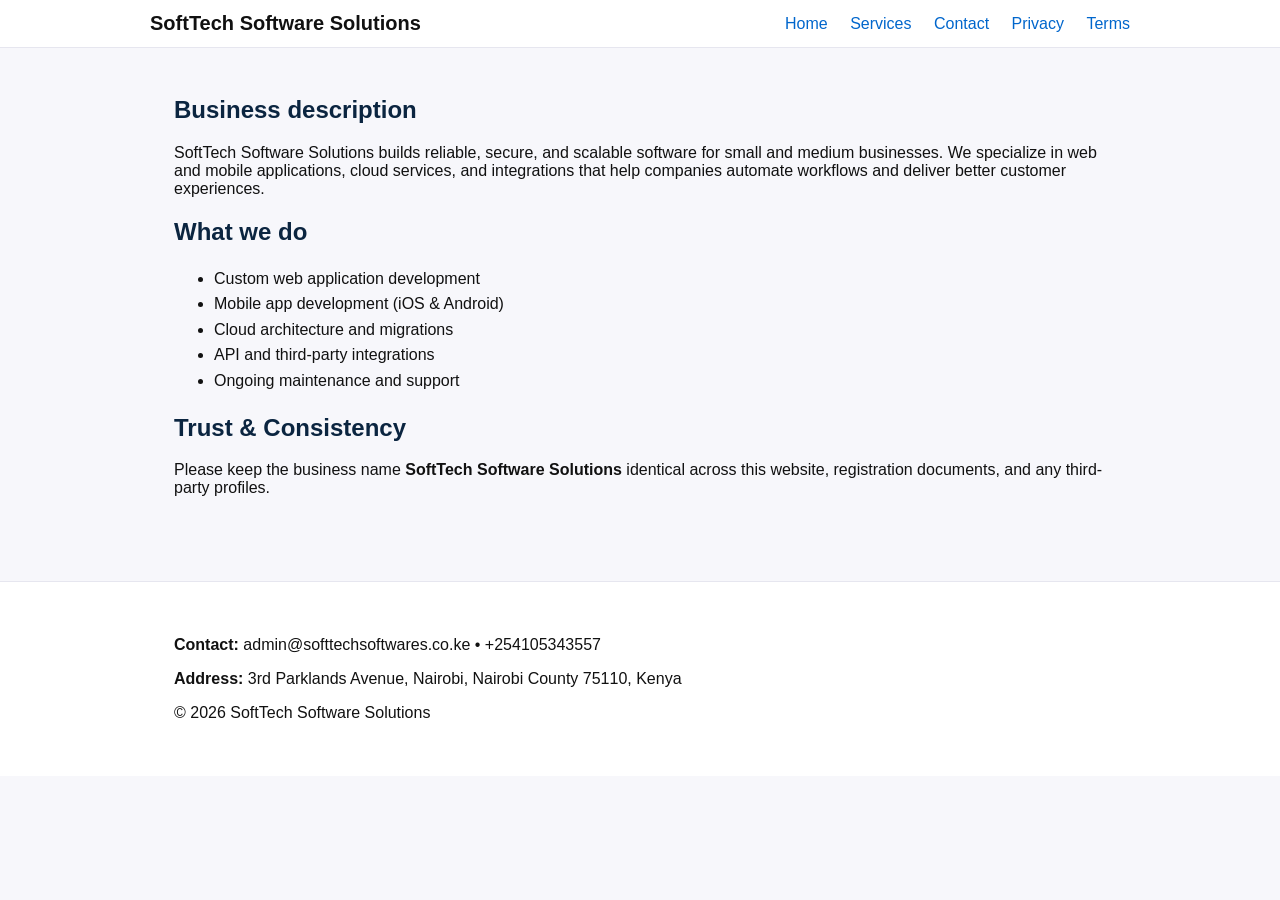
==== index.html @ 1b5fcca2 "Initial website commit" ====
<!doctype html>
<html lang="en">
<head>
  <meta charset="utf-8">
  <meta name="viewport" content="width=device-width,initial-scale=1">
  <title>SoftTech Software Solutions</title>
  <link rel="stylesheet" href="assets/style.css">
</head>
<body>
  <header class="site-header">
    <div class="container">
      <h1>SoftTech Software Solutions</h1>
      <nav>
        <a href="index.html">Home</a>
        <a href="services.html">Services</a>
        <a href="contact.html">Contact</a>
        <a href="privacy.html">Privacy</a>
        <a href="terms.html">Terms</a>
      </nav>
    </div>
  </header>

  <main class="container">
    <section>
      <h2>Business description</h2>
      <p>SoftTech Software Solutions builds reliable, secure, and scalable software for small and medium businesses. We specialize in web and mobile applications, cloud services, and integrations that help companies automate workflows and deliver better customer experiences.</p>
    </section>

    <section>
      <h2>What we do</h2>
      <ul>
        <li>Custom web application development</li>
        <li>Mobile app development (iOS & Android)</li>
        <li>Cloud architecture and migrations</li>
        <li>API and third-party integrations</li>
        <li>Ongoing maintenance and support</li>
      </ul>
    </section>

    <section>
      <h2>Trust & Consistency</h2>
      <p>Please keep the business name <strong>SoftTech Software Solutions</strong> identical across this website, registration documents, and any third-party profiles.</p>
    </section>
  </main>

  <footer class="site-footer">
    <div class="container">
      <p><strong>Contact:</strong> admin@softtechsoftwares.co.ke • +254105343557</p>
      <p><strong>Address:</strong> 3rd Parklands Avenue, Nairobi, Nairobi County 75110, Kenya</p>
      <p>&copy; <span id="year"></span> SoftTech Software Solutions</p>
    </div>
  </footer>

  <script>
    document.getElementById('year').textContent = new Date().getFullYear();
  </script>
</body>
</html>
---- assets/style.css ----
:root{
  --bg:#f7f7fb;
  --muted:#666;
  --accent:#0066cc;
  --maxw:980px;
}
*{box-sizing:border-box}
body{font-family:Arial,Helvetica,sans-serif;margin:0;background:var(--bg);color:#111}
.container{max-width:var(--maxw);margin:0 auto;padding:24px}
.site-header{background:#fff;border-bottom:1px solid #e6e6ef}
.site-header .container{display:flex;align-items:center;justify-content:space-between}
.site-header h1{font-size:1.1rem;margin:0}
.site-header nav a{margin-left:12px;color:var(--accent);text-decoration:none}
main.container{padding-top:28px;padding-bottom:28px}
h2{color:#0b2540}
ul{line-height:1.6}
.site-footer{background:#fff;border-top:1px solid #e6e6ef;padding:14px 0;margin-top:40px}
.muted{color:var(--muted);font-size:0.9rem}
form input,form textarea{width:100%;padding:8px;margin-top:6px;margin-bottom:12px;border:1px solid #ddd;border-radius:4px}
button{background:var(--accent);color:#fff;padding:10px 14px;border:none;border-radius:4px;cursor:pointer}
@media(min-width:720px){.site-header .container{padding:12px 0}.site-header h1{font-size:1.25rem}.site-header nav a{margin-left:18px}}
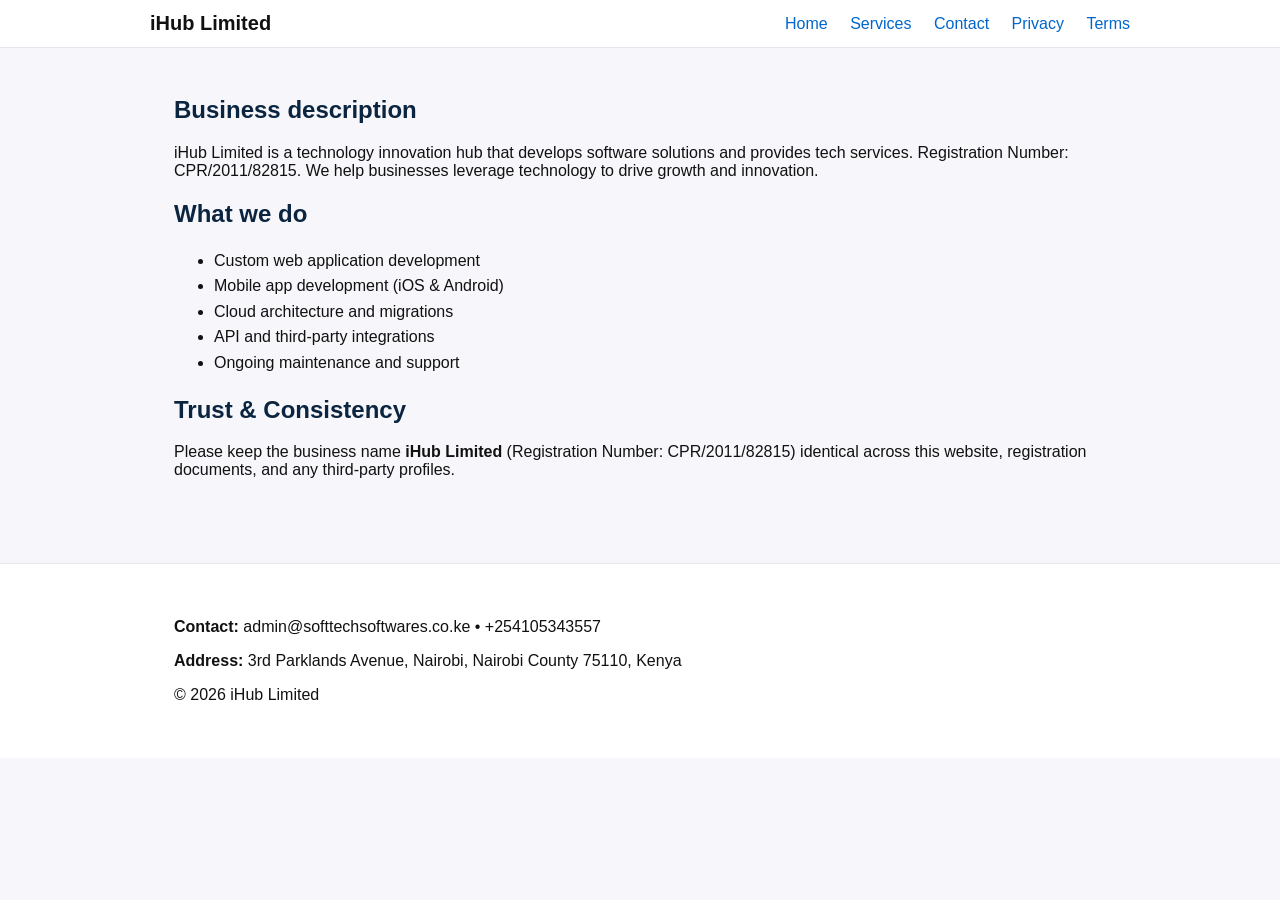
==== commit bcac69e3: "Update website name to iHub Limited and registration details" ====
--- a/index.html
+++ b/index.html
@@ -3,13 +3,13 @@
 <head>
   <meta charset="utf-8">
   <meta name="viewport" content="width=device-width,initial-scale=1">
-  <title>SoftTech Software Solutions</title>
+  <title>iHub Limited</title>
   <link rel="stylesheet" href="assets/style.css">
 </head>
 <body>
   <header class="site-header">
     <div class="container">
-      <h1>SoftTech Software Solutions</h1>
+      <h1>iHub Limited</h1>
       <nav>
         <a href="index.html">Home</a>
         <a href="services.html">Services</a>
@@ -23,7 +23,7 @@
   <main class="container">
     <section>
       <h2>Business description</h2>
-      <p>SoftTech Software Solutions builds reliable, secure, and scalable software for small and medium businesses. We specialize in web and mobile applications, cloud services, and integrations that help companies automate workflows and deliver better customer experiences.</p>
+      <p>iHub Limited is a technology innovation hub that develops software solutions and provides tech services. Registration Number: CPR/2011/82815. We help businesses leverage technology to drive growth and innovation.</p>
     </section>
 
     <section>
@@ -39,7 +39,7 @@
 
     <section>
       <h2>Trust & Consistency</h2>
-      <p>Please keep the business name <strong>SoftTech Software Solutions</strong> identical across this website, registration documents, and any third-party profiles.</p>
+      <p>Please keep the business name <strong>iHub Limited</strong> (Registration Number: CPR/2011/82815) identical across this website, registration documents, and any third-party profiles.</p>
     </section>
   </main>
 
@@ -47,7 +47,7 @@
     <div class="container">
       <p><strong>Contact:</strong> admin@softtechsoftwares.co.ke • +254105343557</p>
       <p><strong>Address:</strong> 3rd Parklands Avenue, Nairobi, Nairobi County 75110, Kenya</p>
-      <p>&copy; <span id="year"></span> SoftTech Software Solutions</p>
+      <p>&copy; <span id="year"></span> iHub Limited</p>
     </div>
   </footer>
 
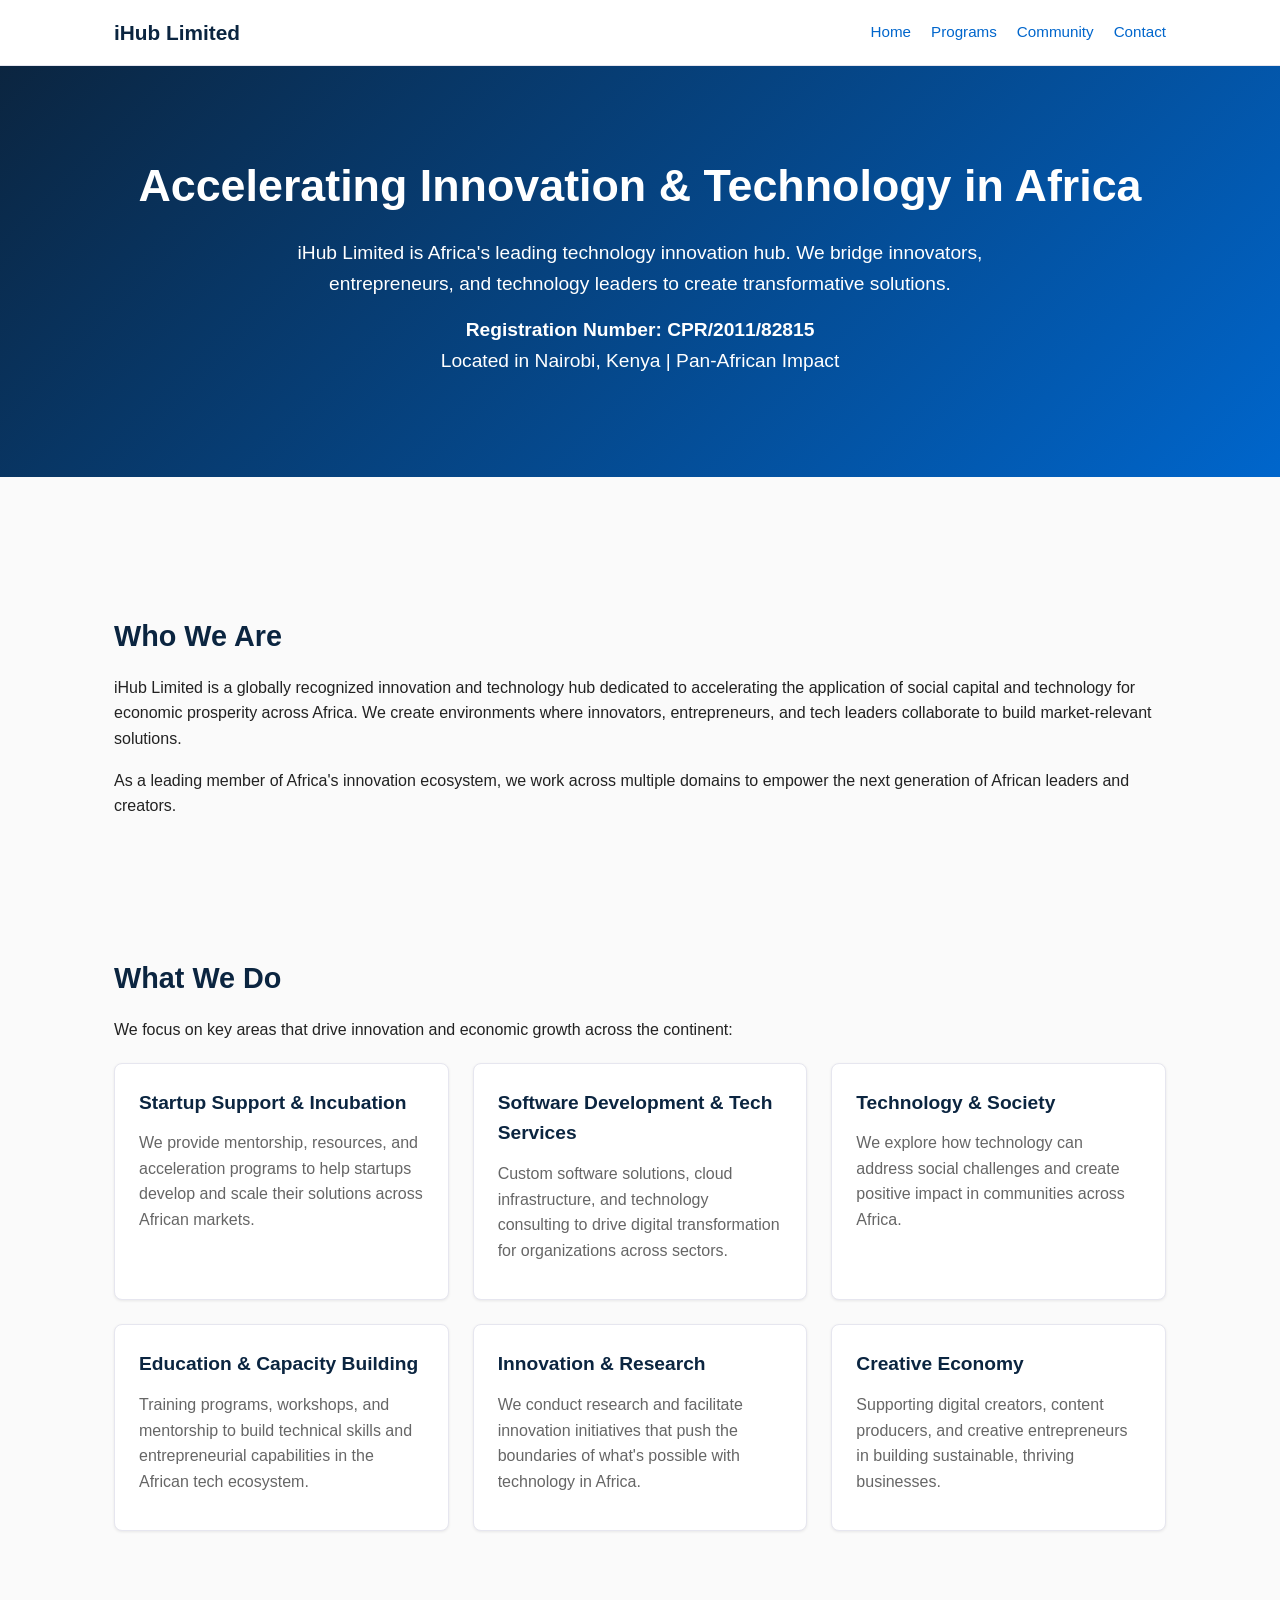
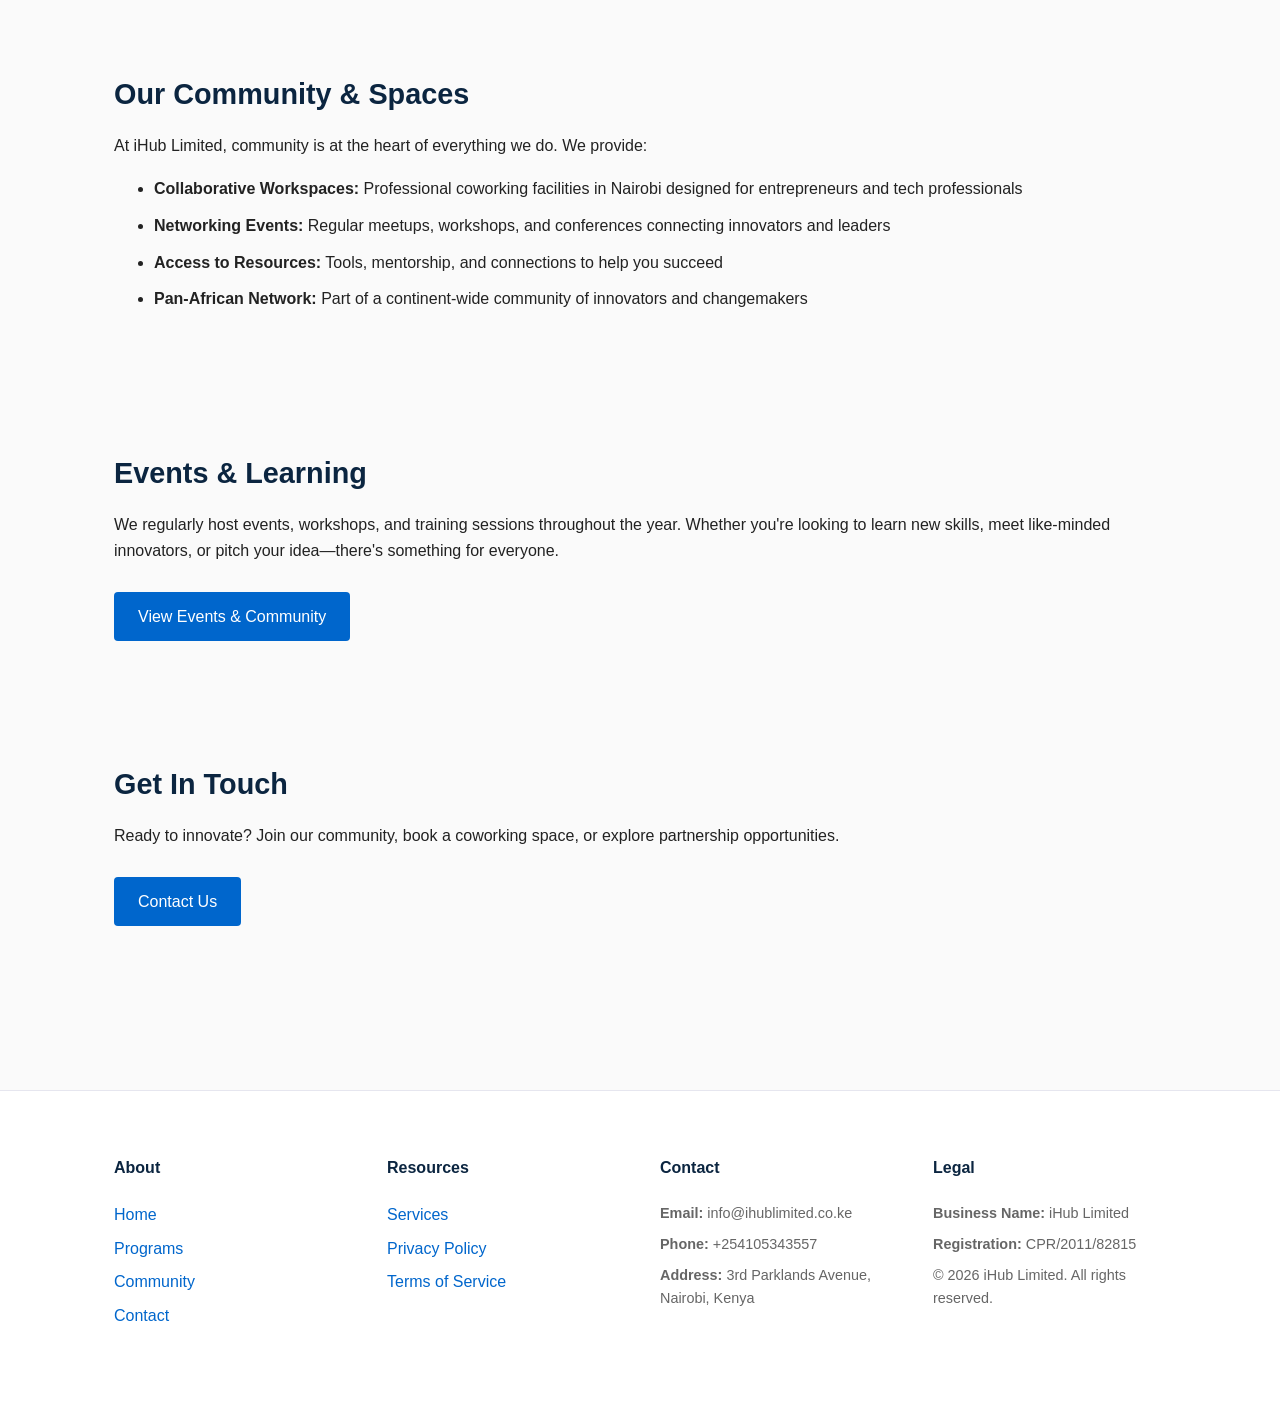
==== commit 8f9c7be0: "Complete website redesign - professional innovation hub layout" ====
--- a/index.html
+++ b/index.html
@@ -3,7 +3,7 @@
 <head>
   <meta charset="utf-8">
   <meta name="viewport" content="width=device-width,initial-scale=1">
-  <title>iHub Limited</title>
+  <title>iHub Limited - Innovation & Technology Hub</title>
   <link rel="stylesheet" href="assets/style.css">
 </head>
 <body>
@@ -12,42 +12,119 @@
       <h1>iHub Limited</h1>
       <nav>
         <a href="index.html">Home</a>
-        <a href="services.html">Services</a>
+        <a href="programs.html">Programs</a>
+        <a href="community.html">Community</a>
         <a href="contact.html">Contact</a>
-        <a href="privacy.html">Privacy</a>
-        <a href="terms.html">Terms</a>
       </nav>
     </div>
   </header>
 
+  <div class="hero">
+    <div class="container">
+      <h1>Accelerating Innovation & Technology in Africa</h1>
+      <p>iHub Limited is Africa's leading technology innovation hub. We bridge innovators, entrepreneurs, and technology leaders to create transformative solutions.</p>
+      <p>
+        <strong>Registration Number: CPR/2011/82815</strong><br>
+        Located in Nairobi, Kenya | Pan-African Impact
+      </p>
+    </div>
+  </div>
+
   <main class="container">
     <section>
-      <h2>Business description</h2>
-      <p>iHub Limited is a technology innovation hub that develops software solutions and provides tech services. Registration Number: CPR/2011/82815. We help businesses leverage technology to drive growth and innovation.</p>
+      <h2>Who We Are</h2>
+      <p>iHub Limited is a globally recognized innovation and technology hub dedicated to accelerating the application of social capital and technology for economic prosperity across Africa. We create environments where innovators, entrepreneurs, and tech leaders collaborate to build market-relevant solutions.</p>
+      <p>As a leading member of Africa's innovation ecosystem, we work across multiple domains to empower the next generation of African leaders and creators.</p>
     </section>
 
     <section>
-      <h2>What we do</h2>
+      <h2>What We Do</h2>
+      <p>We focus on key areas that drive innovation and economic growth across the continent:</p>
+      <div class="grid">
+        <div class="card">
+          <h3>Startup Support & Incubation</h3>
+          <p>We provide mentorship, resources, and acceleration programs to help startups develop and scale their solutions across African markets.</p>
+        </div>
+        <div class="card">
+          <h3>Software Development & Tech Services</h3>
+          <p>Custom software solutions, cloud infrastructure, and technology consulting to drive digital transformation for organizations across sectors.</p>
+        </div>
+        <div class="card">
+          <h3>Technology & Society</h3>
+          <p>We explore how technology can address social challenges and create positive impact in communities across Africa.</p>
+        </div>
+        <div class="card">
+          <h3>Education & Capacity Building</h3>
+          <p>Training programs, workshops, and mentorship to build technical skills and entrepreneurial capabilities in the African tech ecosystem.</p>
+        </div>
+        <div class="card">
+          <h3>Innovation & Research</h3>
+          <p>We conduct research and facilitate innovation initiatives that push the boundaries of what's possible with technology in Africa.</p>
+        </div>
+        <div class="card">
+          <h3>Creative Economy</h3>
+          <p>Supporting digital creators, content producers, and creative entrepreneurs in building sustainable, thriving businesses.</p>
+        </div>
+      </div>
+    </section>
+
+    <section>
+      <h2>Our Community & Spaces</h2>
+      <p>At iHub Limited, community is at the heart of everything we do. We provide:</p>
       <ul>
-        <li>Custom web application development</li>
-        <li>Mobile app development (iOS & Android)</li>
-        <li>Cloud architecture and migrations</li>
-        <li>API and third-party integrations</li>
-        <li>Ongoing maintenance and support</li>
+        <li><strong>Collaborative Workspaces:</strong> Professional coworking facilities in Nairobi designed for entrepreneurs and tech professionals</li>
+        <li><strong>Networking Events:</strong> Regular meetups, workshops, and conferences connecting innovators and leaders</li>
+        <li><strong>Access to Resources:</strong> Tools, mentorship, and connections to help you succeed</li>
+        <li><strong>Pan-African Network:</strong> Part of a continent-wide community of innovators and changemakers</li>
       </ul>
     </section>
 
     <section>
-      <h2>Trust & Consistency</h2>
-      <p>Please keep the business name <strong>iHub Limited</strong> (Registration Number: CPR/2011/82815) identical across this website, registration documents, and any third-party profiles.</p>
+      <h2>Events & Learning</h2>
+      <p>We regularly host events, workshops, and training sessions throughout the year. Whether you're looking to learn new skills, meet like-minded innovators, or pitch your idea—there's something for everyone.</p>
+      <a href="community.html" class="btn">View Events & Community</a>
+    </section>
+
+    <section>
+      <h2>Get In Touch</h2>
+      <p>Ready to innovate? Join our community, book a coworking space, or explore partnership opportunities.</p>
+      <a href="contact.html" class="btn">Contact Us</a>
     </section>
   </main>
 
   <footer class="site-footer">
     <div class="container">
-      <p><strong>Contact:</strong> admin@softtechsoftwares.co.ke • +254105343557</p>
-      <p><strong>Address:</strong> 3rd Parklands Avenue, Nairobi, Nairobi County 75110, Kenya</p>
-      <p>&copy; <span id="year"></span> iHub Limited</p>
+      <div>
+        <h4>About</h4>
+        <a href="index.html">Home</a>
+        <a href="programs.html">Programs</a>
+        <a href="community.html">Community</a>
+        <a href="contact.html">Contact</a>
+      </div>
+      <div>
+        <h4>Resources</h4>
+        <a href="services.html">Services</a>
+        <a href="privacy.html">Privacy Policy</a>
+        <a href="terms.html">Terms of Service</a>
+      </div>
+      <div>
+        <h4>Contact</h4>
+        <p><strong>Email:</strong> info@ihublimited.co.ke</p>
+        <p><strong>Phone:</strong> +254105343557</p>
+        <p><strong>Address:</strong> 3rd Parklands Avenue, Nairobi, Kenya</p>
+      </div>
+      <div>
+        <h4>Legal</h4>
+        <p><strong>Business Name:</strong> iHub Limited</p>
+        <p><strong>Registration:</strong> CPR/2011/82815</p>
+        <p>&copy; <span id="year"></span> iHub Limited. All rights reserved.</p>
+      </div>
+    </div>
+  </footer>
+
+  <script>document.getElementById('year').textContent = new Date().getFullYear();</script>
+</body>
+</html>
     </div>
   </footer>
 
--- a/assets/style.css
+++ b/assets/style.css
@@ -1,21 +1,50 @@
 :root{
-  --bg:#f7f7fb;
+  --bg:#fafafa;
   --muted:#666;
   --accent:#0066cc;
-  --maxw:980px;
+  --dark:#0b2540;
+  --maxw:1100px;
 }
 *{box-sizing:border-box}
-body{font-family:Arial,Helvetica,sans-serif;margin:0;background:var(--bg);color:#111}
+body{font-family:-apple-system,BlinkMacSystemFont,'Segoe UI',Arial,sans-serif;margin:0;background:var(--bg);color:#222;line-height:1.6}
 .container{max-width:var(--maxw);margin:0 auto;padding:24px}
-.site-header{background:#fff;border-bottom:1px solid #e6e6ef}
-.site-header .container{display:flex;align-items:center;justify-content:space-between}
-.site-header h1{font-size:1.1rem;margin:0}
-.site-header nav a{margin-left:12px;color:var(--accent);text-decoration:none}
-main.container{padding-top:28px;padding-bottom:28px}
-h2{color:#0b2540}
-ul{line-height:1.6}
-.site-footer{background:#fff;border-top:1px solid #e6e6ef;padding:14px 0;margin-top:40px}
+.site-header{background:#fff;border-bottom:1px solid #e6e6ef;position:sticky;top:0;z-index:100}
+.site-header .container{display:flex;align-items:center;justify-content:space-between;padding:16px 24px}
+.site-header h1{font-size:1.3rem;margin:0;color:var(--dark);font-weight:600}
+.site-header nav{display:flex;gap:20px}
+.site-header nav a{color:var(--accent);text-decoration:none;font-size:0.95rem;font-weight:500}
+.site-header nav a:hover{color:var(--dark)}
+main.container{padding-top:40px;padding-bottom:40px}
+h1{color:var(--dark);font-size:2.5rem;margin:0 0 16px 0}
+h2{color:var(--dark);font-size:1.8rem;margin:32px 0 16px 0}
+h3{color:var(--dark);font-size:1.2rem;margin:20px 0 12px 0}
+.hero{background:linear-gradient(135deg,var(--dark) 0%,var(--accent) 100%);color:#fff;padding:60px 24px;text-align:center}
+.hero h1{color:#fff;font-size:2.8rem}
+.hero p{font-size:1.2rem;margin:16px 0;max-width:700px;margin-left:auto;margin-right:auto}
+.btn{display:inline-block;background:var(--accent);color:#fff;padding:12px 24px;border-radius:4px;text-decoration:none;font-weight:500;margin-top:12px;border:none;cursor:pointer}
+.btn:hover{background:var(--dark)}
+section{margin:40px 0;padding:24px 0}
+.grid{display:grid;grid-template-columns:repeat(auto-fit,minmax(280px,1fr));gap:24px;margin:20px 0}
+.card{background:#fff;padding:24px;border-radius:8px;box-shadow:0 1px 3px rgba(0,0,0,0.08);border:1px solid #e6e6ef}
+.card h3{margin-top:0}
+.card p{margin:12px 0;color:#666}
+ul{line-height:1.8;margin:16px 0}
+ul li{margin:8px 0}
+.site-footer{background:#fff;border-top:1px solid #e6e6ef;padding:40px 24px;margin-top:60px}
+.site-footer .container{display:grid;grid-template-columns:repeat(auto-fit,minmax(200px,1fr));gap:40px}
+.site-footer h4{margin-top:0;color:var(--dark)}
+.site-footer a{color:var(--accent);text-decoration:none;display:block;margin:8px 0}
+.site-footer a:hover{text-decoration:underline}
+.site-footer p{margin:8px 0;color:#666;font-size:0.9rem}
 .muted{color:var(--muted);font-size:0.9rem}
-form input,form textarea{width:100%;padding:8px;margin-top:6px;margin-bottom:12px;border:1px solid #ddd;border-radius:4px}
-button{background:var(--accent);color:#fff;padding:10px 14px;border:none;border-radius:4px;cursor:pointer}
-@media(min-width:720px){.site-header .container{padding:12px 0}.site-header h1{font-size:1.25rem}.site-header nav a{margin-left:18px}}
+form input,form textarea{width:100%;padding:10px;margin-top:8px;margin-bottom:12px;border:1px solid #ddd;border-radius:4px;font-family:inherit}
+button{background:var(--accent);color:#fff;padding:12px 20px;border:none;border-radius:4px;cursor:pointer;font-weight:500}
+button:hover{background:var(--dark)}
+@media(max-width:720px){
+  h1{font-size:1.8rem}
+  h2{font-size:1.4rem}
+  .hero h1{font-size:2rem}
+  .site-header h1{font-size:1.1rem}
+  .site-header nav{gap:12px;font-size:0.9rem}
+  .grid{grid-template-columns:1fr}
+}
